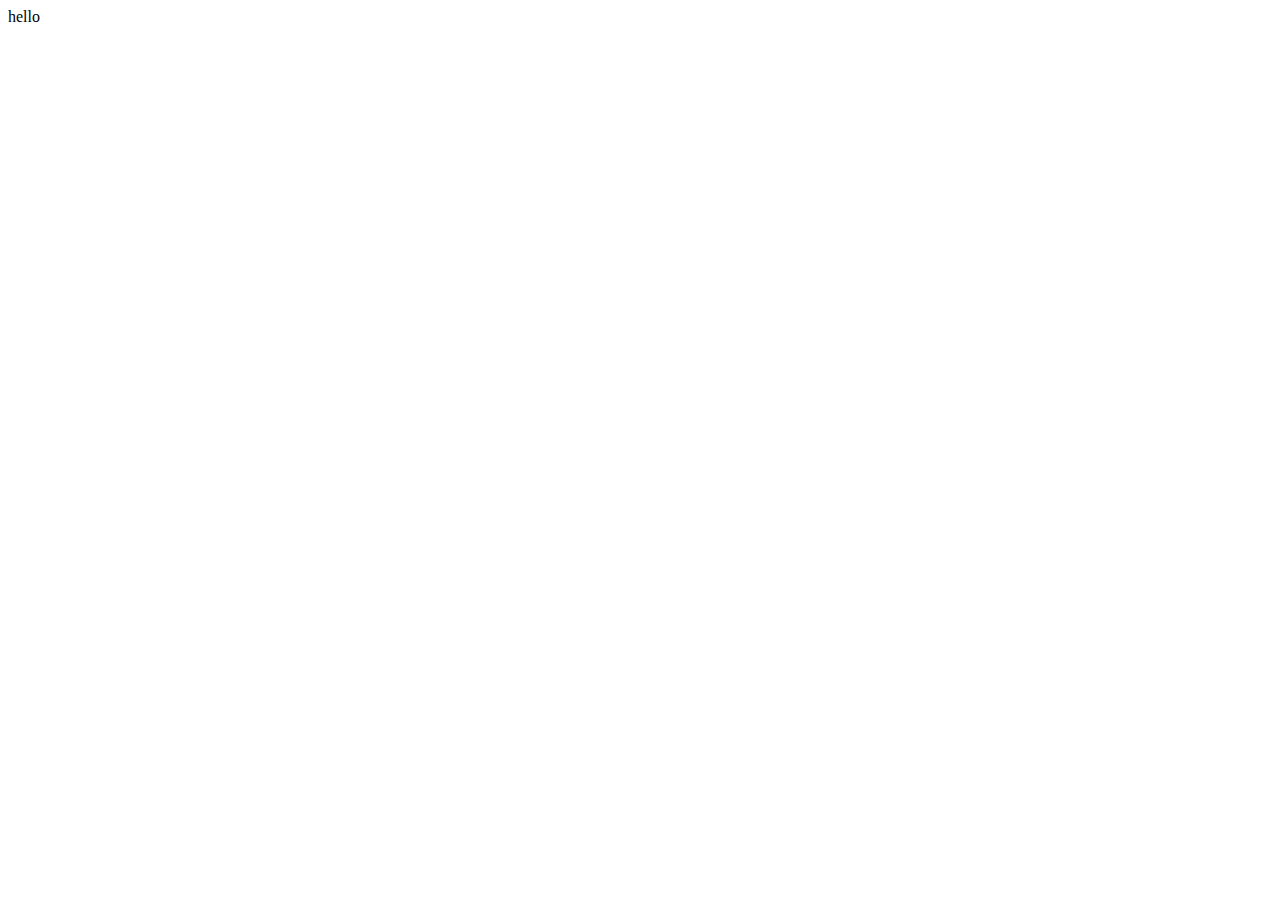
==== Day-1/Drum-kit/index.html @ 572ad21c "First commit and the start of day-1 project" ====
<!DOCTYPE html>
<html>
<head>
    <meta charset="UTF-8">
    <meta name="viewport" content="width=device-width,initial-scale=1.0">
    <title>Drum Kit</title>
    <!-- link to custom css -->
    <link rel="stylesheet" href="./style.css">
</head>
<body>
    hello
    <!-- link to custom js -->
    <script src="./app.js"></script>
</body>    
</html>
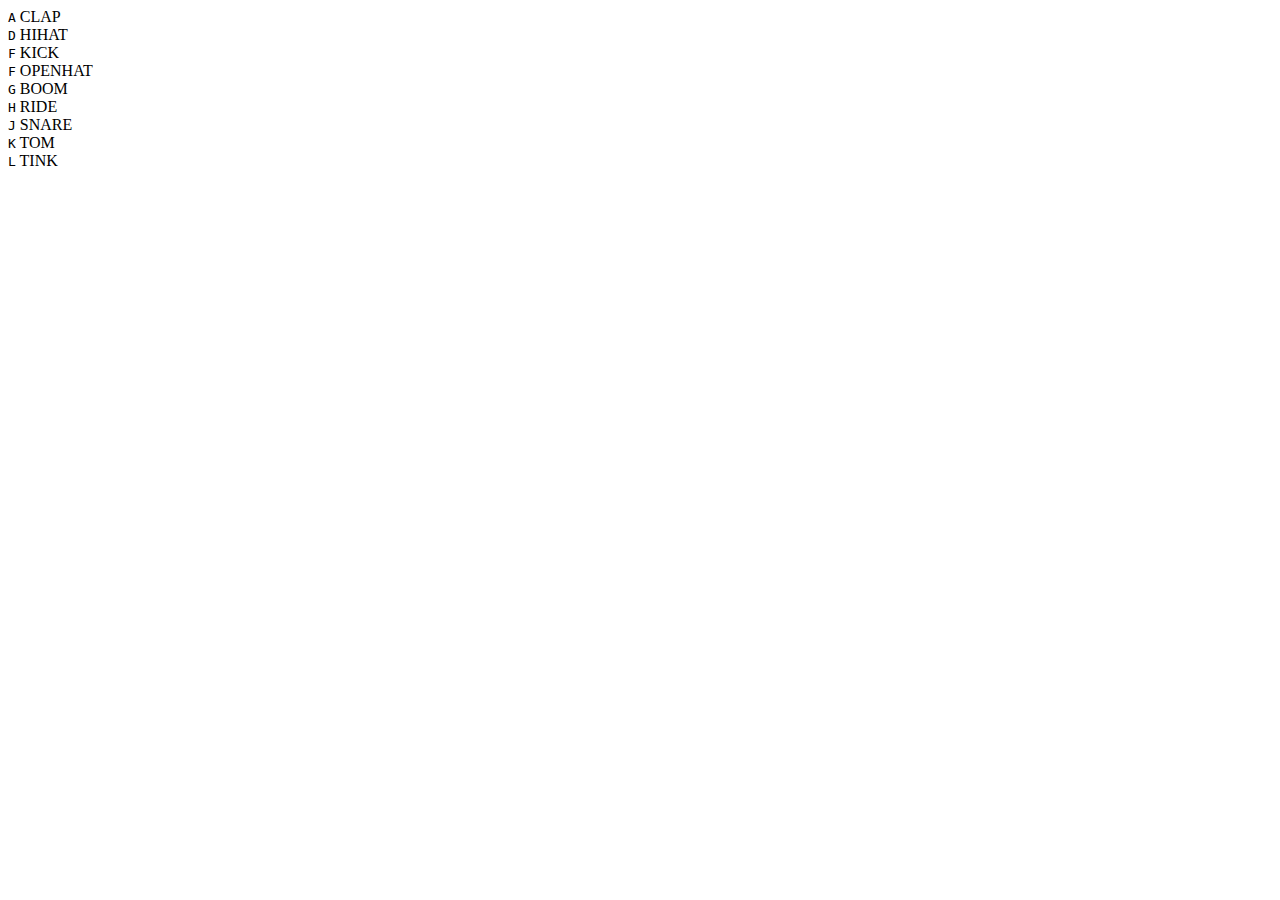
==== commit 1458d88e: "Finish html" ====
--- a/Day-1/Drum-kit/index.html
+++ b/Day-1/Drum-kit/index.html
@@ -8,7 +8,54 @@
     <link rel="stylesheet" href="./style.css">
 </head>
 <body>
-    hello
+    <div class="keys">
+        <div data-key="65" class="key">
+            <kbd>A</kbd>
+            <span>CLAP</span>
+        </div>
+        <div data-key="83" class="key">
+            <kbd>D</kbd>
+            <span>HIHAT</span>
+        </div>
+        <div data-key="68" class="key">
+            <kbd>F</kbd>
+            <span>KICK</span>
+        </div>
+        <div data-key="70" class="key">
+            <kbd>F</kbd>
+            <span>OPENHAT</span>
+        </div>
+        <div data-key="71" class="key">
+            <kbd>G</kbd>
+            <span>BOOM</span>
+        </div>
+        <div data-key="72" class="key">
+            <kbd>H</kbd>
+            <span>RIDE</span>
+        </div>
+        <div data-key="74" class="key">
+            <kbd>J</kbd>
+            <span>SNARE</span>
+        </div>
+        <div data-key="75" class="key">
+            <kbd>K</kbd>
+            <span>TOM</span>
+        </div>
+        <div data-key="76" class="key">
+            <kbd>L</kbd>
+            <span>TINK</span>
+        </div>
+    </div>
+    <!-- audio for keys -->
+    <audio data-key="65" src="./sounds/clap.wav"></audio>
+    <audio data-key="83" src="./sounds/hihat.wav"></audio>
+    <audio data-key="68" src="./sounds/kick.wav"></audio>
+    <audio data-key="70" src="./sounds/openhat.wav"></audio>
+    <audio data-key="71" src="./sounds/boom.wav"></audio>
+    <audio data-key="72" src="./sounds/ride.wav"></audio>
+    <audio data-key="74" src="./sounds/snare.wav"></audio>
+    <audio data-key="75" src="./sounds/tom.wav"></audio>
+    <audio data-key="76" src="./sounds/tink.wav"></audio>
     <!-- link to custom js -->
     <script src="./app.js"></script>
 </body>    
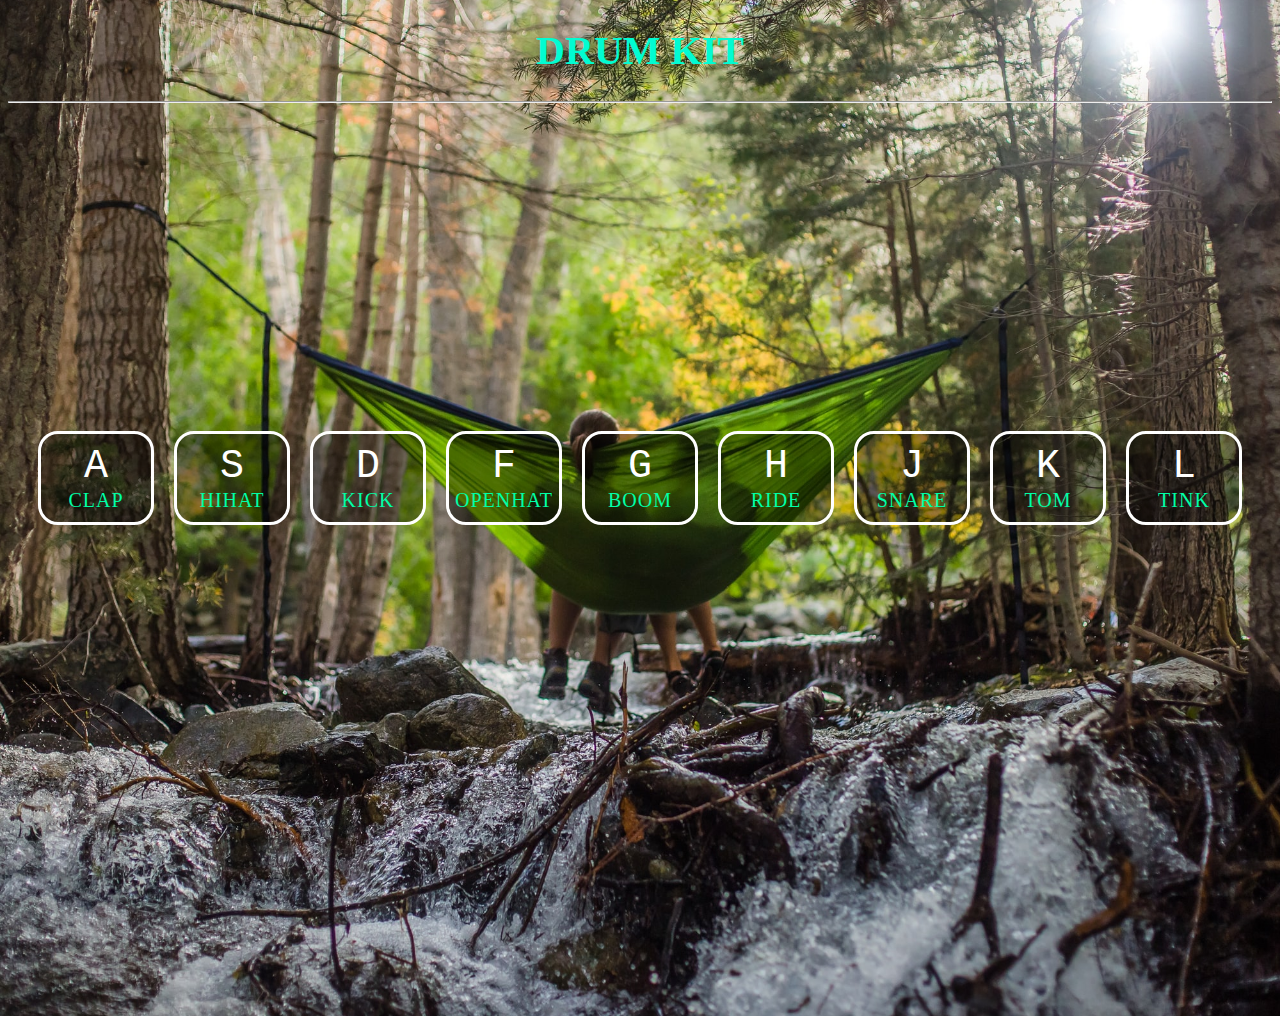
==== commit 415c67b8: "Finish drum-kit app" ====
--- a/Day-1/Drum-kit/index.html
+++ b/Day-1/Drum-kit/index.html
@@ -8,54 +8,56 @@
     <link rel="stylesheet" href="./style.css">
 </head>
 <body>
+    <h1 class="title">DRUM KIT</h1>
+    <hr>
     <div class="keys">
         <div data-key="65" class="key">
             <kbd>A</kbd>
-            <span>CLAP</span>
+            <span class="sound">CLAP</span>
         </div>
         <div data-key="83" class="key">
-            <kbd>D</kbd>
-            <span>HIHAT</span>
+            <kbd>S</kbd>
+            <span class="sound">HIHAT</span>
         </div>
         <div data-key="68" class="key">
-            <kbd>F</kbd>
-            <span>KICK</span>
+            <kbd>D</kbd>
+            <span class="sound">KICK</span>
         </div>
         <div data-key="70" class="key">
             <kbd>F</kbd>
-            <span>OPENHAT</span>
+            <span class="sound">OPENHAT</span>
         </div>
         <div data-key="71" class="key">
             <kbd>G</kbd>
-            <span>BOOM</span>
+            <span class="sound">BOOM</span>
         </div>
         <div data-key="72" class="key">
             <kbd>H</kbd>
-            <span>RIDE</span>
+            <span class="sound">RIDE</span>
         </div>
         <div data-key="74" class="key">
             <kbd>J</kbd>
-            <span>SNARE</span>
+            <span class="sound">SNARE</span>
         </div>
         <div data-key="75" class="key">
             <kbd>K</kbd>
-            <span>TOM</span>
+            <span class="sound">TOM</span>
         </div>
         <div data-key="76" class="key">
             <kbd>L</kbd>
-            <span>TINK</span>
+            <span class="sound">TINK</span>
         </div>
     </div>
     <!-- audio for keys -->
-    <audio data-key="65" src="./sounds/clap.wav"></audio>
-    <audio data-key="83" src="./sounds/hihat.wav"></audio>
-    <audio data-key="68" src="./sounds/kick.wav"></audio>
-    <audio data-key="70" src="./sounds/openhat.wav"></audio>
-    <audio data-key="71" src="./sounds/boom.wav"></audio>
-    <audio data-key="72" src="./sounds/ride.wav"></audio>
-    <audio data-key="74" src="./sounds/snare.wav"></audio>
-    <audio data-key="75" src="./sounds/tom.wav"></audio>
-    <audio data-key="76" src="./sounds/tink.wav"></audio>
+    <audio data-key="65" src="./sounds/dist_01-JS-Drum-Kit_sounds_clap.wav"></audio>
+    <audio data-key="83" src="./sounds/dist_01-JS-Drum-Kit_sounds_hihat.wav"></audio>
+    <audio data-key="68" src="./sounds/dist_01-JS-Drum-Kit_sounds_kick.wav"></audio>
+    <audio data-key="70" src="./sounds/dist_01-JS-Drum-Kit_sounds_openhat.wav"></audio>
+    <audio data-key="71" src="./sounds/dist_01-JS-Drum-Kit_sounds_boom.wav"></audio>
+    <audio data-key="72" src="./sounds/dist_01-JS-Drum-Kit_sounds_ride.wav"></audio>
+    <audio data-key="74" src="./sounds/dist_01-JS-Drum-Kit_sounds_snare.wav"></audio>
+    <audio data-key="75" src="./sounds/dist_01-JS-Drum-Kit_sounds_tom.wav"></audio>
+    <audio data-key="76" src="./sounds/dist_01-JS-Drum-Kit_sounds_tink.wav"></audio>
     <!-- link to custom js -->
     <script src="./app.js"></script>
 </body>    
--- a/Day-1/Drum-kit/style.css
+++ b/Day-1/Drum-kit/style.css
@@ -0,0 +1,51 @@
+@import url('https://fonts.googleapis.com/css2?family=Poppins:wght@300;400;500;600&display=swap');
+
+html {
+    background-image: url("./images/spring-fed-images-CKYdtIyd_mw-unsplash.jpg");
+    background-position: center center;
+    background-repeat: no-repeat;
+    background-size: 120vw;
+    margin: 0;
+    padding: 0;
+    font-size: 10px;
+}
+.keys {
+    display: flex;
+    flex: 1;
+    justify-content: center;
+    align-items: center;
+    min-height: 100vh;
+}
+.key {
+    border: solid 3px white;
+    border-radius: 20px;
+    margin: 1rem;
+    font-size: 1.5rem;
+    width: 10rem;
+    text-align: center;
+    color: white;
+    transition: all 0.07s ease;
+    background-color: rgba(0, 0, 0, 0.4);
+    padding: 1rem 0.5rem;
+    margin-top: -150px;
+}
+.title {
+    color : rgb(2, 252, 210);
+    text-align: center;
+    font-size: 40px;
+    /* padding-top: 30px; */
+}
+kbd {
+    font-size: 40px;
+    display: block;
+}
+.sound {
+    color: rgb(0, 255, 166);
+    font-size: 20px;
+    letter-spacing: 0.1rem;
+}
+.playing {
+    transform: scale(1.1);
+    border-color: rgb(245, 125, 20);
+    box-shadow: 0 0 2rem white;
+}